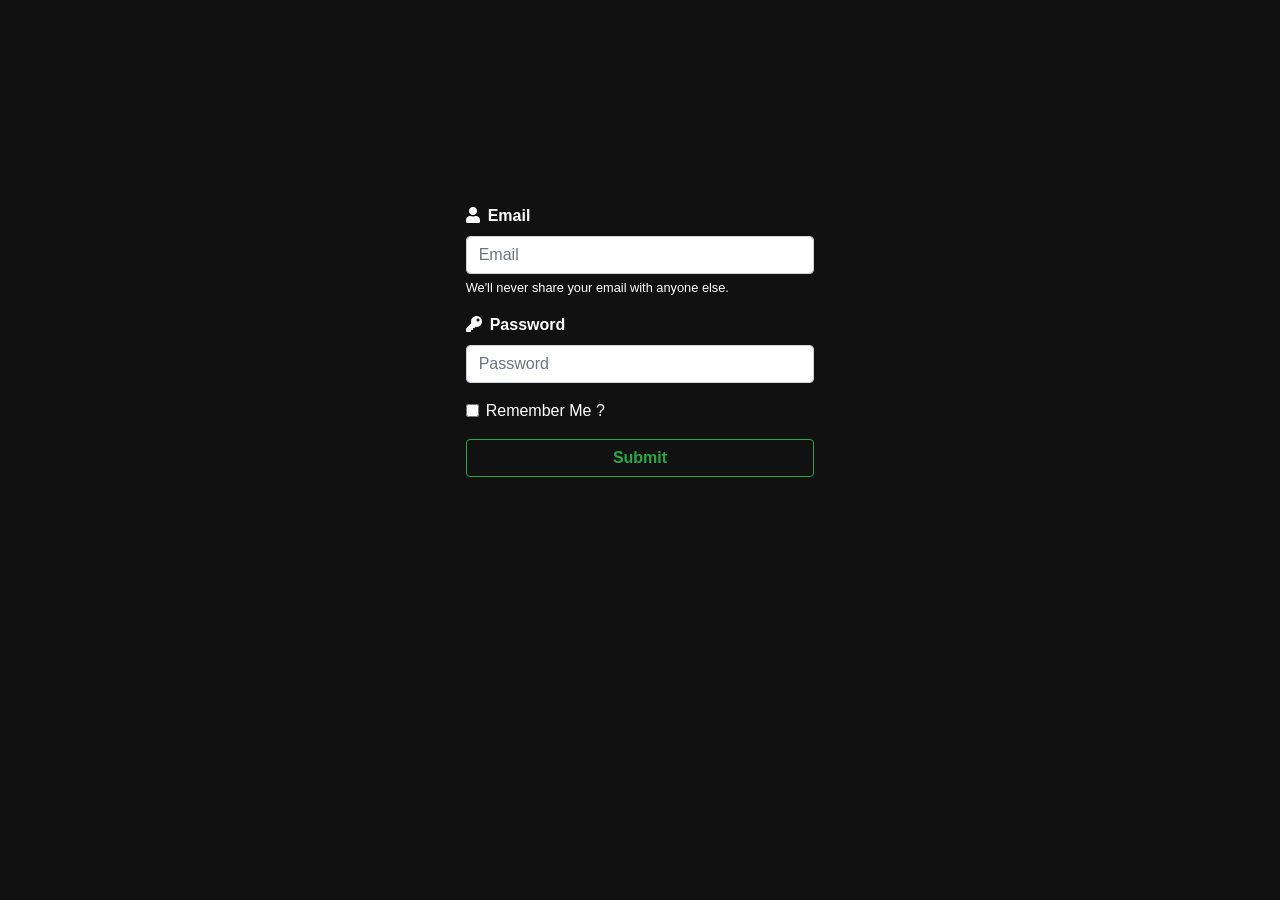
==== login.html @ 6e4a1530 "added login html file" ====
<!DOCTYPE html>
<html lang="en">

<head>
    <meta charset="UTF-8">
    <meta name="viewport" content="width=device-width, initial-scale=1.0">
    <link rel="shortcut icon" href="image/log-in.png" type="image/x-icon">
    <link rel="stylesheet" href="https://stackpath.bootstrapcdn.com/bootstrap/4.1.3/css/bootstrap.min.css"
        integrity="sha384-MCw98/SFnGE8fJT3GXwEOngsV7Zt27NXFoaoApmYm81iuXoPkFOJwJ8ERdknLPMO" crossorigin="anonymous">
    <link rel="stylesheet" href="https://use.fontawesome.com/releases/v5.2.0/css/all.css"
        integrity="sha384-hWVjflwFxL6sNzntih27bfxkr27PmbbK/iSvJ+a4+0owXq79v+lsFkW54bOGbiDQ" crossorigin="anonymous">

    <style>
        .custom-margin {
            margin-top: 20vh;
        }

        body {
            background-repeat: no-repeat;
            width: 100%;
            height: 100%;
            background-color: rgb(18, 17, 18);
        }
    </style>
    <title>Login Form</title>
</head>

<body>
    <div class="container-fluid">
        <div class="row justify-content-center custom-margin">
            <div class="col-sm-6 col-md-4">
                <form action="#" class="shadow-lg p-4 text-white">
                    <div class="form-group">
                        <i class="fas fa-user"></i><label for="email" class="pl-2 font-weight-bold">Email</label><input
                            type="email" class="form-control" placeholder="Email">
                        <small class="form-text">We'll never share your email with anyone else.</small>
                    </div>
                    <div class="form-group">
                        <i class="fas fa-key"></i><label for="pass" class="pl-2 font-weight-bold">Password</label><input
                            type="password" class="form-control" placeholder="Password">
                    </div>
                    <div class="form-check">
                        <input type="checkbox" class="form-check-input" id="exampleCheck1">
                        <label class="form-check-label" for="exampleCheck1">Remember Me ?</label>
                    </div>
                    <button type="submit"
                        class="btn btn-outline-success mt-3 btn-block shadow-sm font-weight-bold">Submit</button>
                </form>
            </div>
        </div>
    </div>

    <script src="https://code.jquery.com/jquery-3.3.1.slim.min.js"
        integrity="sha384-q8i/X+965DzO0rT7abK41JStQIAqVgRVzpbzo5smXKp4YfRvH+8abtTE1Pi6jizo"
        crossorigin="anonymous"></script>
    <script src="https://cdnjs.cloudflare.com/ajax/libs/popper.js/1.14.3/umd/popper.min.js"
        integrity="sha384-ZMP7rVo3mIykV+2+9J3UJ46jBk0WLaUAdn689aCwoqbBJiSnjAK/l8WvCWPIPm49"
        crossorigin="anonymous"></script>
    <script src="https://stackpath.bootstrapcdn.com/bootstrap/4.1.3/js/bootstrap.min.js"
        integrity="sha384-ChfqqxuZUCnJSK3+MXmPNIyE6ZbWh2IMqE241rYiqJxyMiZ6OW/JmZQ5stwEULTy"
        crossorigin="anonymous"></script>

</body>

</html>
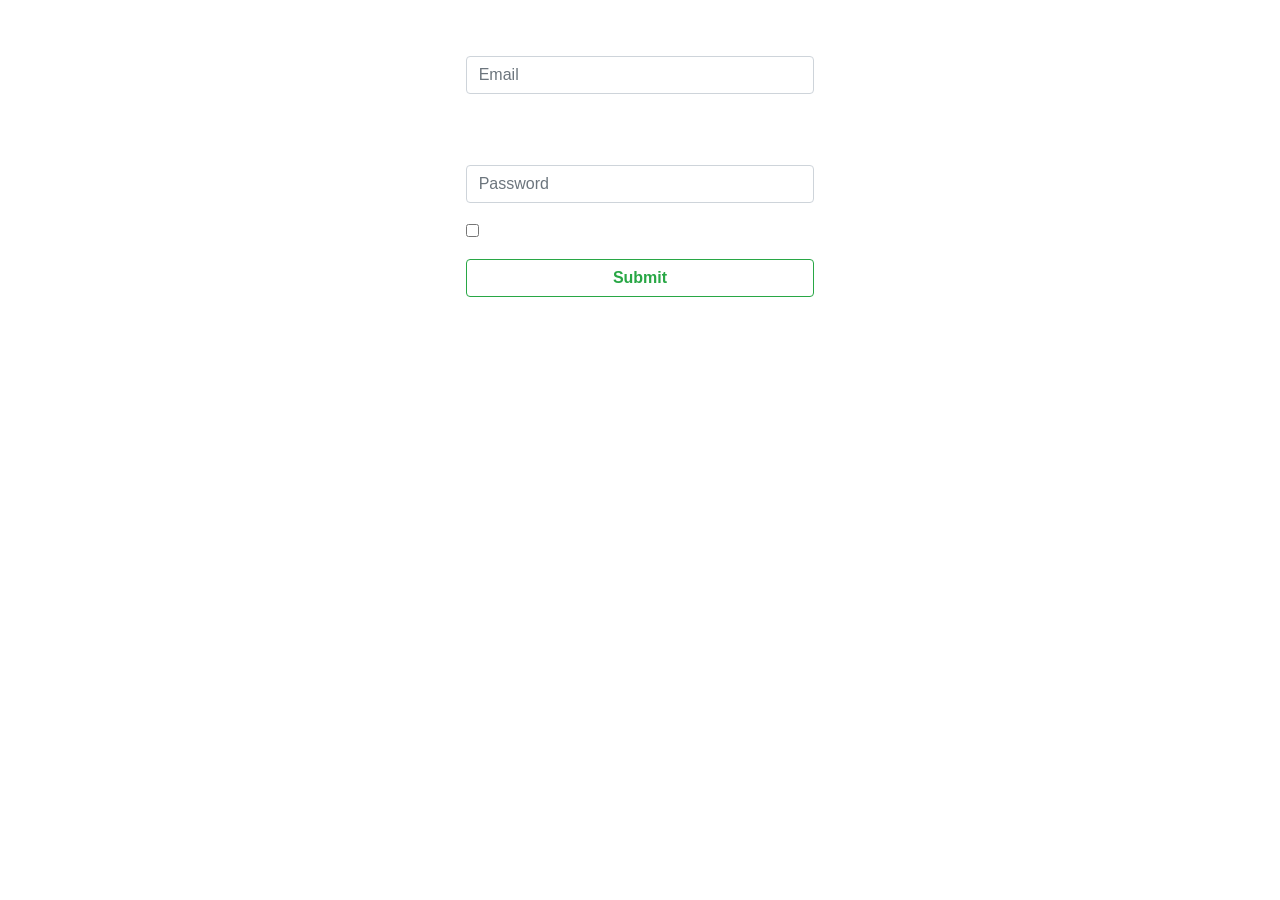
==== commit a7b3c801: "added modified login file" ====
--- a/login.html
+++ b/login.html
@@ -9,19 +9,7 @@
         integrity="sha384-MCw98/SFnGE8fJT3GXwEOngsV7Zt27NXFoaoApmYm81iuXoPkFOJwJ8ERdknLPMO" crossorigin="anonymous">
     <link rel="stylesheet" href="https://use.fontawesome.com/releases/v5.2.0/css/all.css"
         integrity="sha384-hWVjflwFxL6sNzntih27bfxkr27PmbbK/iSvJ+a4+0owXq79v+lsFkW54bOGbiDQ" crossorigin="anonymous">
-
-    <style>
-        .custom-margin {
-            margin-top: 20vh;
-        }
-
-        body {
-            background-repeat: no-repeat;
-            width: 100%;
-            height: 100%;
-            background-color: rgb(18, 17, 18);
-        }
-    </style>
+    <link rel="stylesheet" href="css/styles.css">
     <title>Login Form</title>
 </head>
 
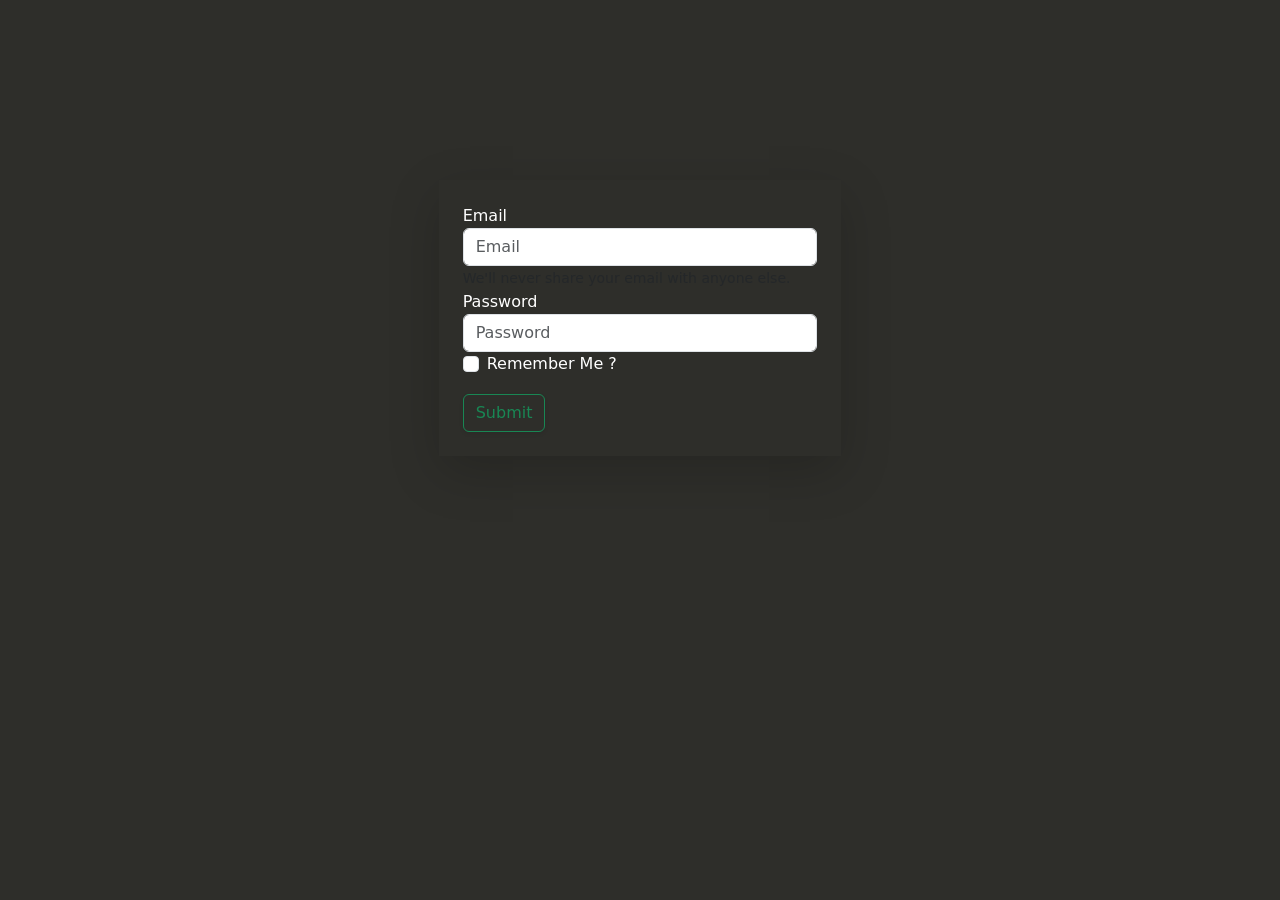
==== commit b439c9dd: "modified some changes in html and css files" ====
--- a/login.html
+++ b/login.html
@@ -5,10 +5,10 @@
     <meta charset="UTF-8">
     <meta name="viewport" content="width=device-width, initial-scale=1.0">
     <link rel="shortcut icon" href="image/log-in.png" type="image/x-icon">
-    <link rel="stylesheet" href="https://stackpath.bootstrapcdn.com/bootstrap/4.1.3/css/bootstrap.min.css"
-        integrity="sha384-MCw98/SFnGE8fJT3GXwEOngsV7Zt27NXFoaoApmYm81iuXoPkFOJwJ8ERdknLPMO" crossorigin="anonymous">
-    <link rel="stylesheet" href="https://use.fontawesome.com/releases/v5.2.0/css/all.css"
-        integrity="sha384-hWVjflwFxL6sNzntih27bfxkr27PmbbK/iSvJ+a4+0owXq79v+lsFkW54bOGbiDQ" crossorigin="anonymous">
+    <link href="https://cdn.jsdelivr.net/npm/bootstrap@5.3.3/dist/css/bootstrap.min.css" rel="stylesheet"
+        integrity="sha384-QWTKZyjpPEjISv5WaRU9OFeRpok6YctnYmDr5pNlyT2bRjXh0JMhjY6hW+ALEwIH" crossorigin="anonymous">
+    <link rel="stylesheet" href="path/to/font-awesome/css/font-awesome.min.css">
+
     <link rel="stylesheet" href="css/styles.css">
     <title>Login Form</title>
 </head>
@@ -38,16 +38,6 @@
         </div>
     </div>
 
-    <script src="https://code.jquery.com/jquery-3.3.1.slim.min.js"
-        integrity="sha384-q8i/X+965DzO0rT7abK41JStQIAqVgRVzpbzo5smXKp4YfRvH+8abtTE1Pi6jizo"
-        crossorigin="anonymous"></script>
-    <script src="https://cdnjs.cloudflare.com/ajax/libs/popper.js/1.14.3/umd/popper.min.js"
-        integrity="sha384-ZMP7rVo3mIykV+2+9J3UJ46jBk0WLaUAdn689aCwoqbBJiSnjAK/l8WvCWPIPm49"
-        crossorigin="anonymous"></script>
-    <script src="https://stackpath.bootstrapcdn.com/bootstrap/4.1.3/js/bootstrap.min.js"
-        integrity="sha384-ChfqqxuZUCnJSK3+MXmPNIyE6ZbWh2IMqE241rYiqJxyMiZ6OW/JmZQ5stwEULTy"
-        crossorigin="anonymous"></script>
-
 </body>
 
 </html>
--- a/css/styles.css
+++ b/css/styles.css
@@ -0,0 +1,10 @@
+.custom-margin {
+  margin-top: 20vh;
+}
+
+body {
+  background-repeat: no-repeat;
+  width: 100%;
+  height: 100%;
+  background-color: rgb(46, 46, 42);
+}
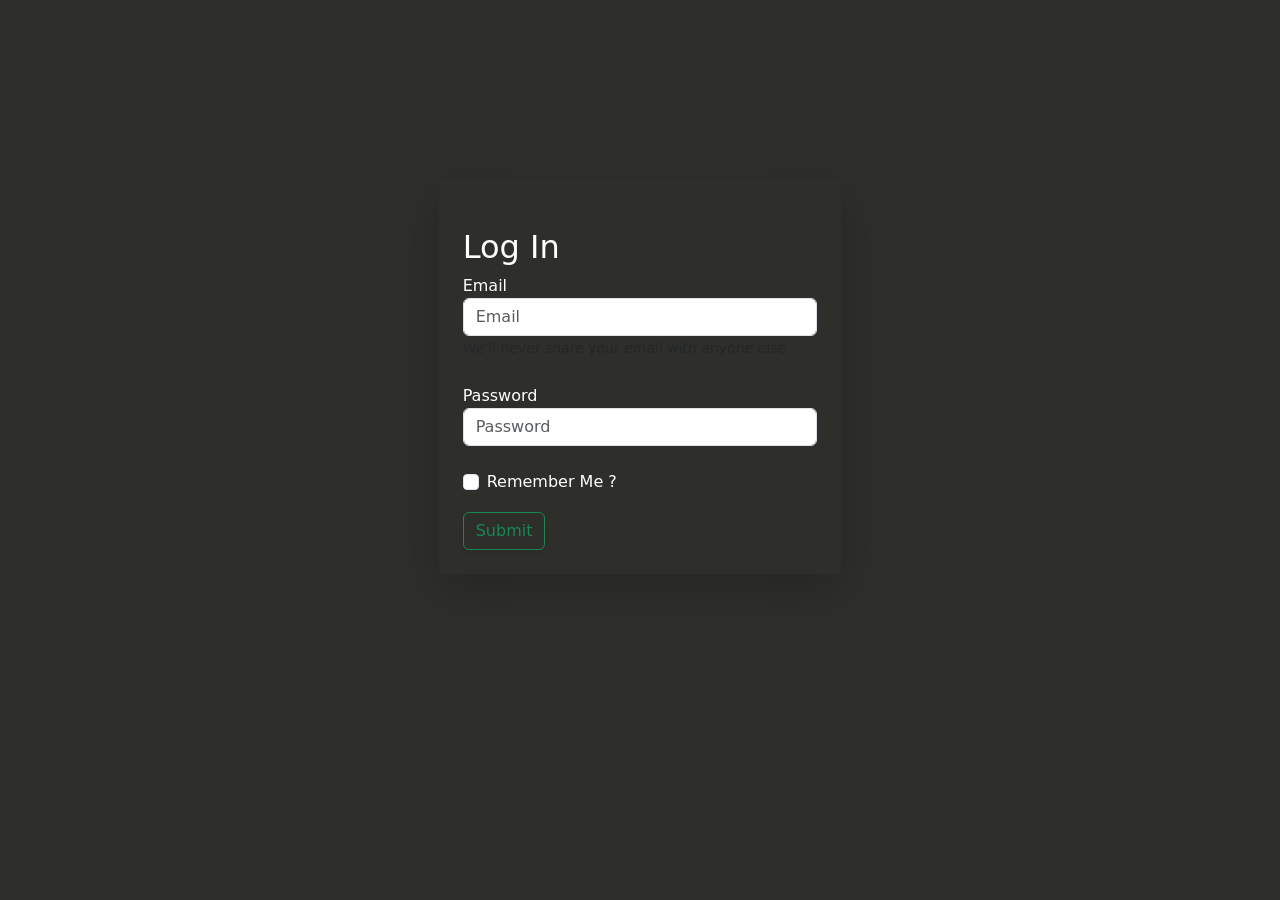
==== commit 0472659d: "initial commit" ====
--- a/login.html
+++ b/login.html
@@ -18,15 +18,21 @@
         <div class="row justify-content-center custom-margin">
             <div class="col-sm-6 col-md-4">
                 <form action="#" class="shadow-lg p-4 text-white">
+                    <br>
+                    <div class="login">
+                        <h2>Log In</h2>
+                    </div>
                     <div class="form-group">
                         <i class="fas fa-user"></i><label for="email" class="pl-2 font-weight-bold">Email</label><input
                             type="email" class="form-control" placeholder="Email">
                         <small class="form-text">We'll never share your email with anyone else.</small>
                     </div>
+                    <br>
                     <div class="form-group">
                         <i class="fas fa-key"></i><label for="pass" class="pl-2 font-weight-bold">Password</label><input
                             type="password" class="form-control" placeholder="Password">
                     </div>
+                    <br>
                     <div class="form-check">
                         <input type="checkbox" class="form-check-input" id="exampleCheck1">
                         <label class="form-check-label" for="exampleCheck1">Remember Me ?</label>
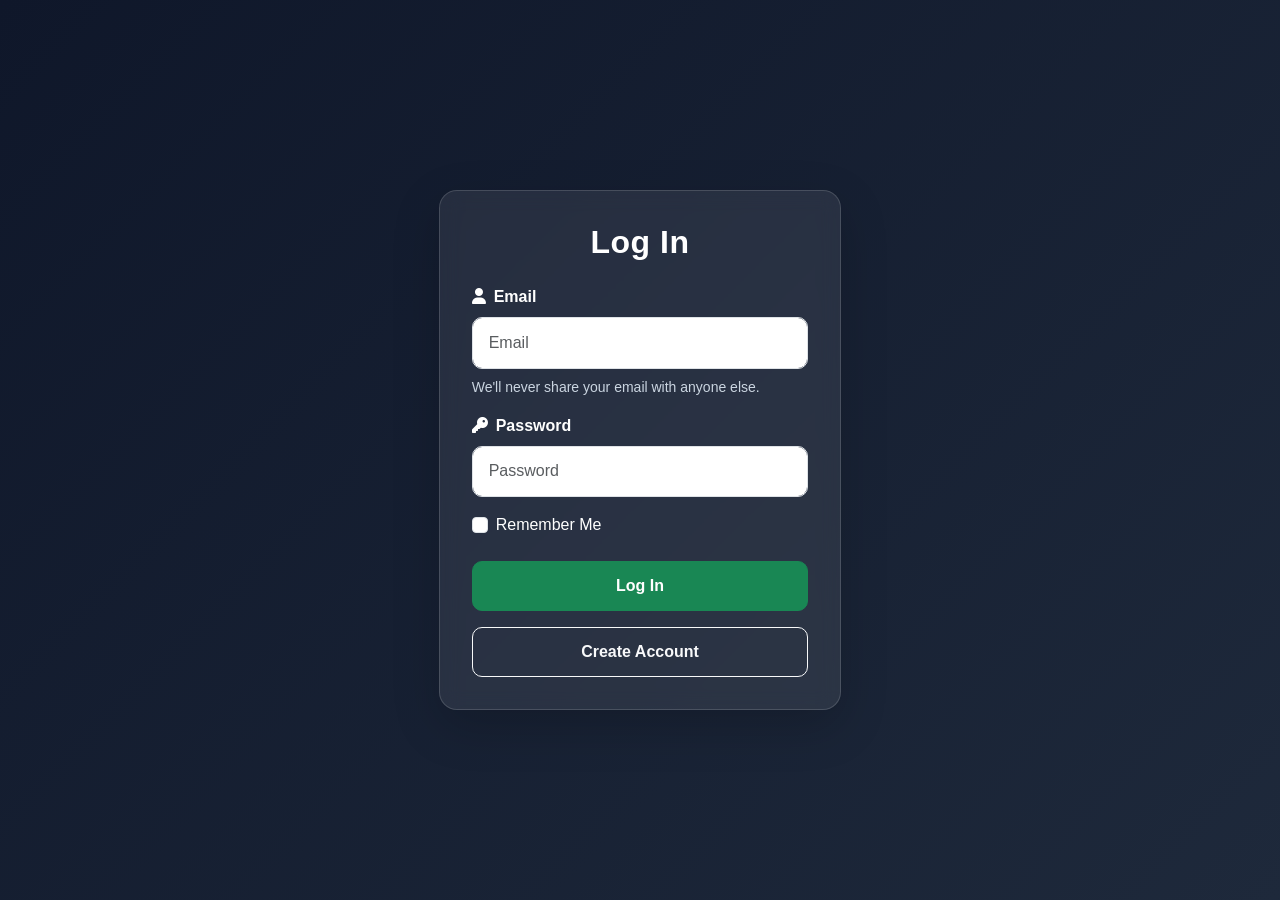
==== commit 49bccd0d: "modifed changes and added new files" ====
--- a/login.html
+++ b/login.html
@@ -7,43 +7,42 @@
     <link rel="shortcut icon" href="image/log-in.png" type="image/x-icon">
     <link href="https://cdn.jsdelivr.net/npm/bootstrap@5.3.3/dist/css/bootstrap.min.css" rel="stylesheet"
         integrity="sha384-QWTKZyjpPEjISv5WaRU9OFeRpok6YctnYmDr5pNlyT2bRjXh0JMhjY6hW+ALEwIH" crossorigin="anonymous">
-    <link rel="stylesheet" href="path/to/font-awesome/css/font-awesome.min.css">
-
+    <link rel="stylesheet" href="https://cdnjs.cloudflare.com/ajax/libs/font-awesome/6.5.2/css/all.min.css">
     <link rel="stylesheet" href="css/styles.css">
     <title>Login Form</title>
 </head>
 
 <body>
     <div class="container-fluid">
-        <div class="row justify-content-center custom-margin">
-            <div class="col-sm-6 col-md-4">
-                <form action="#" class="shadow-lg p-4 text-white">
-                    <br>
-                    <div class="login">
-                        <h2>Log In</h2>
+        <div class="row justify-content-center align-items-center min-vh-100">
+            <div class="col-12 col-sm-8 col-md-5 col-lg-4">
+                <form action="#" class="form-card shadow-lg text-white">
+                    <div class="text-center mb-4">
+                        <h2 class="form-title">Log In</h2>
                     </div>
-                    <div class="form-group">
-                        <i class="fas fa-user"></i><label for="email" class="pl-2 font-weight-bold">Email</label><input
-                            type="email" class="form-control" placeholder="Email">
-                        <small class="form-text">We'll never share your email with anyone else.</small>
+
+                    <div class="mb-3">
+                        <label for="email" class="form-label"><i class="fas fa-user me-2"></i>Email</label>
+                        <input id="email" type="email" class="form-control" placeholder="Email">
+                        <small class="form-text mt-2 d-block">We'll never share your email with anyone else.</small>
                     </div>
-                    <br>
-                    <div class="form-group">
-                        <i class="fas fa-key"></i><label for="pass" class="pl-2 font-weight-bold">Password</label><input
-                            type="password" class="form-control" placeholder="Password">
+
+                    <div class="mb-3">
+                        <label for="password" class="form-label"><i class="fas fa-key me-2"></i>Password</label>
+                        <input id="password" type="password" class="form-control" placeholder="Password">
                     </div>
-                    <br>
-                    <div class="form-check">
-                        <input type="checkbox" class="form-check-input" id="exampleCheck1">
-                        <label class="form-check-label" for="exampleCheck1">Remember Me ?</label>
+
+                    <div class="form-check mb-4">
+                        <input type="checkbox" class="form-check-input" id="rememberMe">
+                        <label class="form-check-label" for="rememberMe">Remember Me</label>
                     </div>
-                    <button type="submit"
-                        class="btn btn-outline-success mt-3 btn-block shadow-sm font-weight-bold">Submit</button>
+
+                    <button type="submit" class="btn btn-success w-100 mb-3">Log In</button>
+                    <a href="signin.html" class="btn btn-outline-light w-100">Create Account</a>
                 </form>
             </div>
         </div>
     </div>
-
 </body>
 
 </html>
--- a/css/styles.css
+++ b/css/styles.css
@@ -1,10 +1,50 @@
-.custom-margin {
-  margin-top: 20vh;
+body {
+  margin: 0;
+  min-height: 100vh;
+  background: linear-gradient(135deg, #0f172a, #1e293b);
+  font-family: Arial, Helvetica, sans-serif;
 }
 
-body {
-  background-repeat: no-repeat;
-  width: 100%;
-  height: 100%;
-  background-color: rgb(46, 46, 42);
+.form-card {
+  background: rgba(255, 255, 255, 0.08);
+  border: 1px solid rgba(255, 255, 255, 0.15);
+  backdrop-filter: blur(10px);
+  border-radius: 18px;
+  padding: 2rem;
 }
+
+.form-title {
+  margin: 0;
+  font-weight: 700;
+  letter-spacing: 0.5px;
+}
+
+.form-label {
+  font-weight: 600;
+}
+
+.form-control {
+  border-radius: 10px;
+  padding: 0.8rem 1rem;
+}
+
+.form-text {
+  color: #cbd5e1;
+}
+
+.btn {
+  border-radius: 10px;
+  padding: 0.75rem 1rem;
+  font-weight: 600;
+}
+
+@media (max-width: 575.98px) {
+  .form-card {
+    padding: 1.25rem;
+  }
+
+  .btn,
+  .form-control {
+    font-size: 0.95rem;
+  }
+}
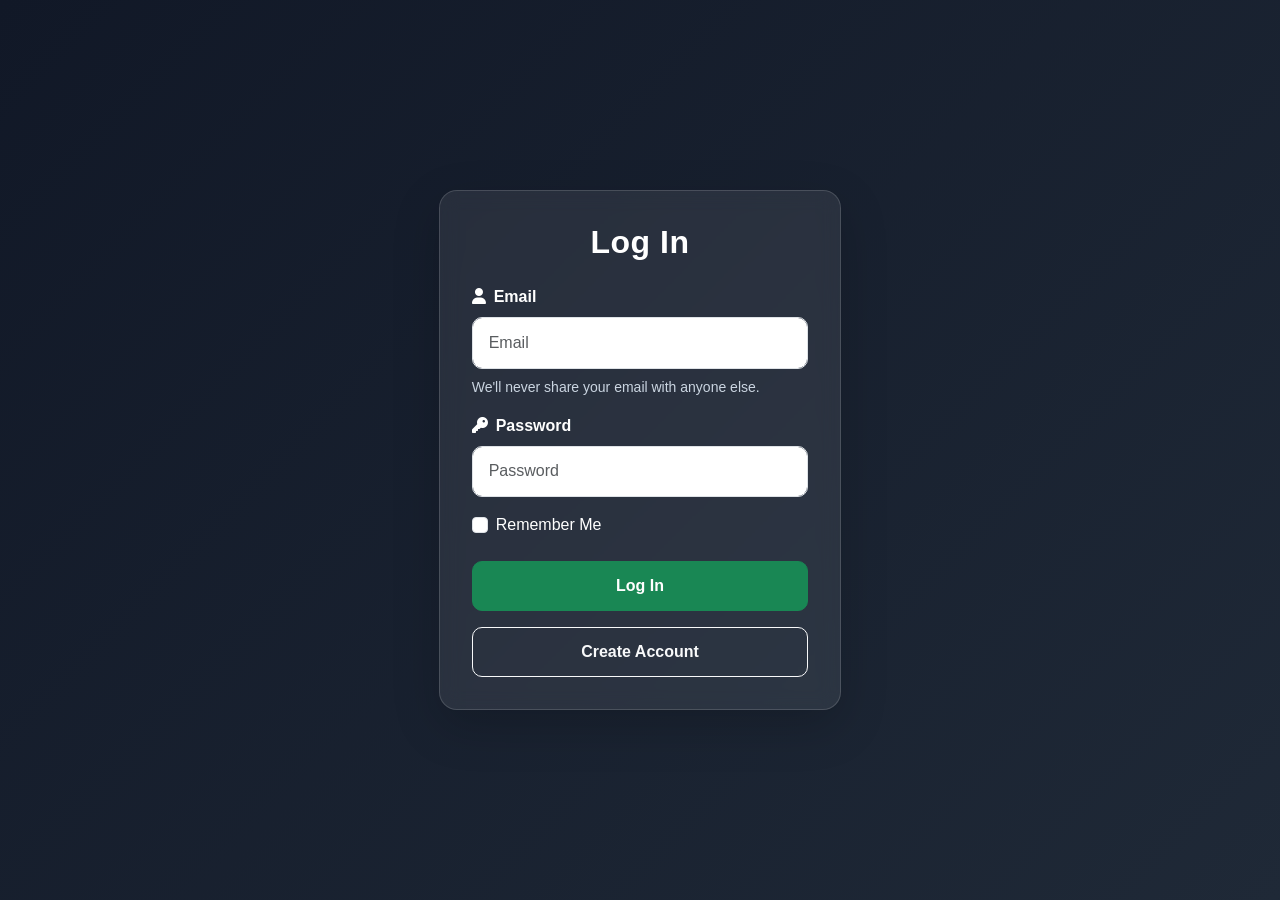
==== commit 0510da82: "modified login html" ====
--- a/login.html
+++ b/login.html
@@ -4,11 +4,11 @@
 <head>
     <meta charset="UTF-8">
     <meta name="viewport" content="width=device-width, initial-scale=1.0">
-    <link rel="shortcut icon" href="image/log-in.png" type="image/x-icon">
+    <link rel="shortcut icon" href="./image/log-in.png" type="image/x-icon">
     <link href="https://cdn.jsdelivr.net/npm/bootstrap@5.3.3/dist/css/bootstrap.min.css" rel="stylesheet"
         integrity="sha384-QWTKZyjpPEjISv5WaRU9OFeRpok6YctnYmDr5pNlyT2bRjXh0JMhjY6hW+ALEwIH" crossorigin="anonymous">
     <link rel="stylesheet" href="https://cdnjs.cloudflare.com/ajax/libs/font-awesome/6.5.2/css/all.min.css">
-    <link rel="stylesheet" href="css/styles.css">
+    <link rel="stylesheet" href="./css/style.css">
     <title>Login Form</title>
 </head>
 
--- a/css/style.css
+++ b/css/style.css
@@ -0,0 +1,50 @@
+body {
+  margin: 0;
+  min-height: 100vh;
+  background: linear-gradient(135deg, #111827, #1f2937);
+  font-family: Arial, Helvetica, sans-serif;
+}
+
+.form-card {
+  background: rgba(255, 255, 255, 0.08);
+  border: 1px solid rgba(255, 255, 255, 0.15);
+  backdrop-filter: blur(10px);
+  border-radius: 18px;
+  padding: 2rem;
+}
+
+.form-title {
+  margin: 0;
+  font-weight: 700;
+  letter-spacing: 0.5px;
+}
+
+.form-label {
+  font-weight: 600;
+}
+
+.form-control {
+  border-radius: 10px;
+  padding: 0.8rem 1rem;
+}
+
+.form-text {
+  color: #cbd5e1;
+}
+
+.btn {
+  border-radius: 10px;
+  padding: 0.75rem 1rem;
+  font-weight: 600;
+}
+
+@media (max-width: 575.98px) {
+  .form-card {
+    padding: 1.25rem;
+  }
+
+  .btn,
+  .form-control {
+    font-size: 0.95rem;
+  }
+}
